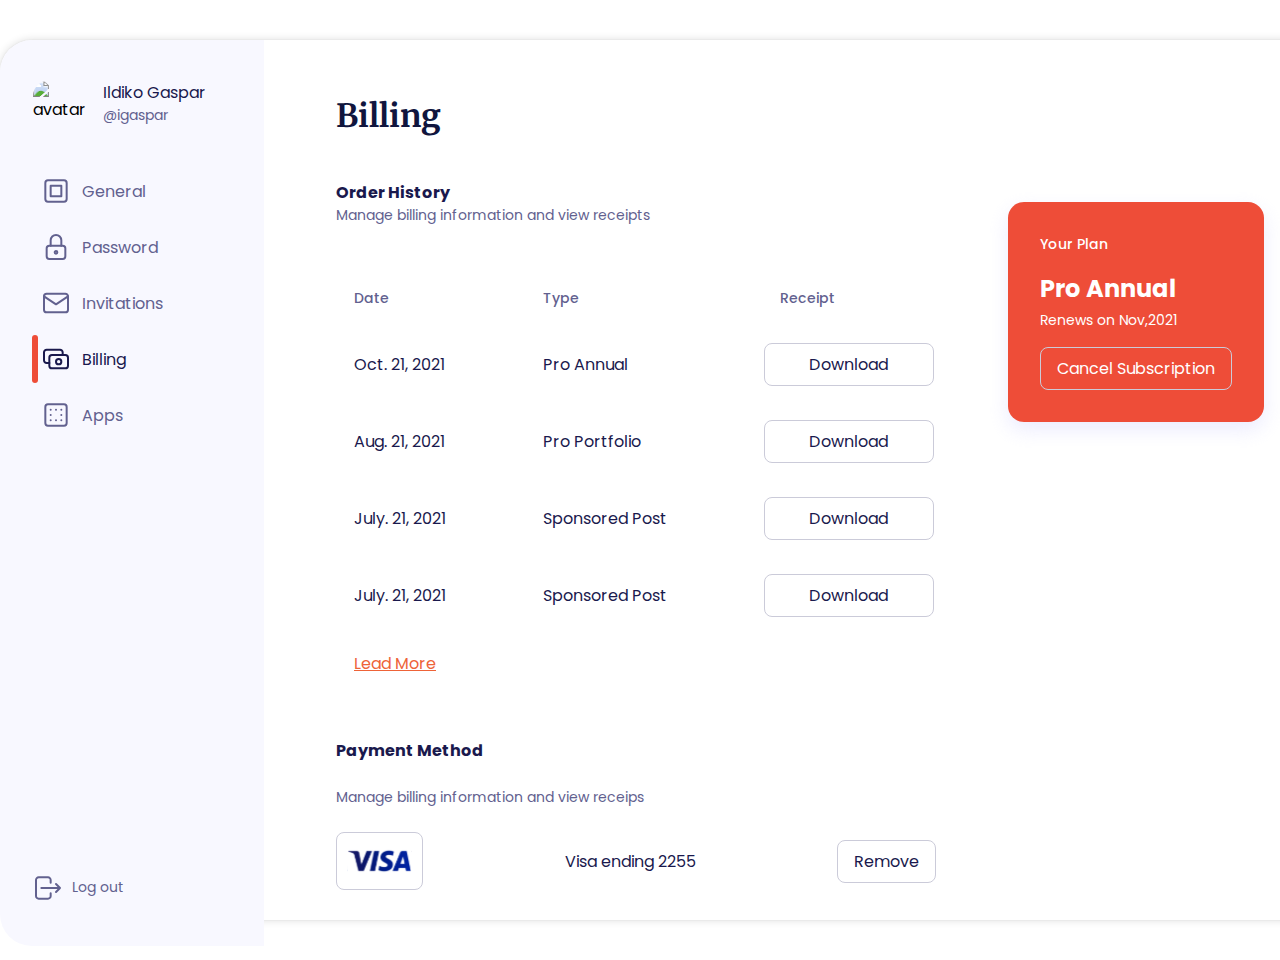
==== billing.html @ dbfb9edf "billing" ====
<!DOCTYPE html>
<html lang="en">
  <head>
    <meta charset="UTF-8" />
    <meta http-equiv="X-UA-Compatible" content="IE=edge" />
    <meta name="viewport" content="width=device-width, initial-scale=1.0" />
    <title>Document</title>
    <link rel="stylesheet" href="./assets/css/index.css" />
  </head>
  <body>
    <div class="dashboard-layout">
      <header>
        <nav class="dashboard-nav">
          <div class="profile">
            <img
              src="https://api.dicebear.com/6.x/avataaars/svg?seed=Coco"
              alt="avatar"
              class="profile-avatar"
            />
            <div class="profile-details">
              <p class="profile-fullName">Ildiko Gaspar</p>
              <p class="profile-tag">@igaspar</p>
            </div>
          </div>
          <ul class="nav-list">
            <li class="nav-item">
              <svg
                width="32"
                height="32"
                viewBox="0 0 32 32"
                fill="none"
                xmlns="http://www.w3.org/2000/svg"
              >
                <g clip-path="url(#clip0_3_125)">
                  <path
                    d="M10.6667 10.6667H21.3333V21.3333H10.6667V10.6667Z"
                    stroke="currentColor"
                    stroke-width="2"
                    stroke-linecap="round"
                    stroke-linejoin="round"
                  />
                  <path
                    d="M24 5.33333H7.99999C6.52724 5.33333 5.33333 6.52724 5.33333 8V24C5.33333 25.4728 6.52724 26.6667 7.99999 26.6667H24C25.4728 26.6667 26.6667 25.4728 26.6667 24V8C26.6667 6.52724 25.4728 5.33333 24 5.33333Z"
                    stroke="currentColor"
                    stroke-width="2"
                    stroke-linecap="round"
                    stroke-linejoin="round"
                  />
                </g>
                <defs>
                  <clipPath id="clip0_3_125">
                    <rect width="32" height="32" fill="currentColor" />
                  </clipPath>
                </defs>
              </svg>

              General
            </li>
            <li class="nav-item">
              <svg
                width="32"
                height="32"
                viewBox="0 0 32 32"
                fill="none"
                xmlns="http://www.w3.org/2000/svg"
              >
                <g clip-path="url(#clip0_3_109)">
                  <path
                    d="M22.6667 14.6667H9.33334C7.86058 14.6667 6.66667 15.8606 6.66667 17.3333V25.3333C6.66667 26.8061 7.86058 28 9.33334 28H22.6667C24.1394 28 25.3333 26.8061 25.3333 25.3333V17.3333C25.3333 15.8606 24.1394 14.6667 22.6667 14.6667Z"
                    stroke="currentColor"
                    stroke-width="2"
                    stroke-linecap="round"
                    stroke-linejoin="round"
                  />
                  <path
                    d="M16 22.6667C16.7364 22.6667 17.3333 22.0697 17.3333 21.3333C17.3333 20.597 16.7364 20 16 20C15.2636 20 14.6667 20.597 14.6667 21.3333C14.6667 22.0697 15.2636 22.6667 16 22.6667Z"
                    stroke="currentColor"
                    stroke-width="2"
                    stroke-linecap="round"
                    stroke-linejoin="round"
                  />
                  <path
                    d="M10.6667 14.6667V9.33333C10.6667 7.91885 11.2286 6.56229 12.2288 5.5621C13.229 4.5619 14.5855 4 16 4C17.4145 4 18.771 4.5619 19.7712 5.5621C20.7714 6.56229 21.3333 7.91885 21.3333 9.33333V14.6667"
                    stroke="currentColor"
                    stroke-width="2"
                    stroke-linecap="round"
                    stroke-linejoin="round"
                  />
                </g>
                <defs>
                  <clipPath id="clip0_3_109">
                    <rect width="32" height="32" fill="currentColor" />
                  </clipPath>
                </defs>
              </svg>

              Password
            </li>
            <li class="nav-item">
              <svg
                width="32"
                height="32"
                viewBox="0 0 32 32"
                fill="none"
                xmlns="http://www.w3.org/2000/svg"
              >
                <g clip-path="url(#clip0_3_105)">
                  <path
                    d="M25.3333 6.66666H6.66667C5.19391 6.66666 4 7.86057 4 9.33333V22.6667C4 24.1394 5.19391 25.3333 6.66667 25.3333H25.3333C26.8061 25.3333 28 24.1394 28 22.6667V9.33333C28 7.86057 26.8061 6.66666 25.3333 6.66666Z"
                    stroke="currentColor"
                    stroke-width="2"
                    stroke-linecap="round"
                    stroke-linejoin="round"
                  />
                  <path
                    d="M4 9.33334L16 17.3333L28 9.33334"
                    stroke="currentColor"
                    stroke-width="2"
                    stroke-linecap="round"
                    stroke-linejoin="round"
                  />
                </g>
                <defs>
                  <clipPath id="clip0_3_105">
                    <rect width="32" height="32" fill="currentColor" />
                  </clipPath>
                </defs>
              </svg>

              Invitations
            </li>
            <li class="nav-item -active">
              <svg
                width="32"
                height="32"
                viewBox="0 0 32 32"
                fill="none"
                xmlns="http://www.w3.org/2000/svg"
              >
                <g clip-path="url(#clip0_3_120)">
                  <path
                    d="M25.3333 12H12C10.5272 12 9.33333 13.1939 9.33333 14.6667V22.6667C9.33333 24.1394 10.5272 25.3333 12 25.3333H25.3333C26.8061 25.3333 28 24.1394 28 22.6667V14.6667C28 13.1939 26.8061 12 25.3333 12Z"
                    stroke="currentColor"
                    stroke-width="2"
                    stroke-linecap="round"
                    stroke-linejoin="round"
                  />
                  <path
                    d="M18.6667 21.3333C20.1394 21.3333 21.3333 20.1394 21.3333 18.6667C21.3333 17.1939 20.1394 16 18.6667 16C17.1939 16 16 17.1939 16 18.6667C16 20.1394 17.1939 21.3333 18.6667 21.3333Z"
                    stroke="currentColor"
                    stroke-width="2"
                    stroke-linecap="round"
                    stroke-linejoin="round"
                  />
                  <path
                    d="M22.6667 12V9.33334C22.6667 8.62609 22.3857 7.94782 21.8856 7.44772C21.3855 6.94762 20.7072 6.66667 20 6.66667H6.66667C5.95942 6.66667 5.28115 6.94762 4.78105 7.44772C4.28095 7.94782 4 8.62609 4 9.33334V17.3333C4 18.0406 4.28095 18.7189 4.78105 19.219C5.28115 19.7191 5.95942 20 6.66667 20H9.33333"
                    stroke="currentColor"
                    stroke-width="2"
                    stroke-linecap="round"
                    stroke-linejoin="round"
                  />
                </g>
                <defs>
                  <clipPath id="clip0_3_120">
                    <rect width="32" height="32" fill="currentColor" />
                  </clipPath>
                </defs>
              </svg>

              Billing
            </li>
            <li class="nav-item">
              <svg
                width="32"
                height="32"
                viewBox="0 0 32 32"
                fill="none"
                xmlns="http://www.w3.org/2000/svg"
              >
                <g clip-path="url(#clip0_3_91)">
                  <path
                    d="M24 5.33333H7.99999C6.52724 5.33333 5.33333 6.52724 5.33333 7.99999V24C5.33333 25.4728 6.52724 26.6667 7.99999 26.6667H24C25.4728 26.6667 26.6667 25.4728 26.6667 24V7.99999C26.6667 6.52724 25.4728 5.33333 24 5.33333Z"
                    stroke="currentColor"
                    stroke-width="2"
                    stroke-linecap="round"
                    stroke-linejoin="round"
                  />
                  <path
                    d="M10.6667 21.3333V21.3467"
                    stroke="currentColor"
                    stroke-width="2"
                    stroke-linecap="round"
                    stroke-linejoin="round"
                  />
                  <path
                    d="M10.6667 16V16.0133"
                    stroke="currentColor"
                    stroke-width="2"
                    stroke-linecap="round"
                    stroke-linejoin="round"
                  />
                  <path
                    d="M10.6667 10.6667V10.68"
                    stroke="currentColor"
                    stroke-width="2"
                    stroke-linecap="round"
                    stroke-linejoin="round"
                  />
                  <path
                    d="M21.3333 21.3333V21.3467"
                    stroke="currentColor"
                    stroke-width="2"
                    stroke-linecap="round"
                    stroke-linejoin="round"
                  />
                  <path
                    d="M21.3333 16V16.0133"
                    stroke="currentColor"
                    stroke-width="2"
                    stroke-linecap="round"
                    stroke-linejoin="round"
                  />
                  <path
                    d="M21.3333 10.6667V10.68"
                    stroke="currentColor"
                    stroke-width="2"
                    stroke-linecap="round"
                    stroke-linejoin="round"
                  />
                  <path
                    d="M16 10.6667V10.68"
                    stroke="currentColor"
                    stroke-width="2"
                    stroke-linecap="round"
                    stroke-linejoin="round"
                  />
                  <path
                    d="M16 21.3333V21.3467"
                    stroke="currentColor"
                    stroke-width="2"
                    stroke-linecap="round"
                    stroke-linejoin="round"
                  />
                </g>
                <defs>
                  <clipPath id="clip0_3_91">
                    <rect width="32" height="32" fill="currentColor" />
                  </clipPath>
                </defs>
              </svg>

              Apps
            </li>
          </ul>
          <button class="button -borderless">
            <svg
              width="32"
              height="32"
              viewBox="0 0 32 32"
              fill="none"
              xmlns="http://www.w3.org/2000/svg"
            >
              <g clip-path="url(#clip0_3_145)">
                <path
                  d="M18.6667 10.6666V7.99998C18.6667 7.29274 18.3857 6.61446 17.8856 6.11436C17.3855 5.61426 16.7072 5.33331 16 5.33331H6.66667C5.95942 5.33331 5.28115 5.61426 4.78105 6.11436C4.28095 6.61446 4 7.29274 4 7.99998V24C4 24.7072 4.28095 25.3855 4.78105 25.8856C5.28115 26.3857 5.95942 26.6666 6.66667 26.6666H16C16.7072 26.6666 17.3855 26.3857 17.8856 25.8856C18.3857 25.3855 18.6667 24.7072 18.6667 24V21.3333"
                  stroke="currentColor"
                  stroke-width="2"
                  stroke-linecap="round"
                  stroke-linejoin="round"
                />
                <path
                  d="M9.33334 16H28M28 16L24 12M28 16L24 20"
                  stroke="currentColor"
                  stroke-width="2"
                  stroke-linecap="round"
                  stroke-linejoin="round"
                />
              </g>
              <defs>
                <clipPath id="clip0_3_145">
                  <rect width="32" height="32" fill="currentColor" />
                </clipPath>
              </defs>
            </svg>

            Log out
          </button>
        </nav>
      </header>
      <main class="billing">
        <p class="title">Billing</p>
        <div class="billing-information">
          <p class="subtitle">Order History</p>
          <p class="subtitle-description">
            Manage billing information and view receipts
          </p>
        </div>
        <table class="billing-table">
          <thead>
            <tr>
              <th class="billing-title">Date</th>
              <th class="billing-title">Type</th>
              <th class="billing-title">Receipt</th>
            </tr>
          </thead>
          <tbody>
            <tr class="billing-table__row">
              <td class="billing-item">Oct. 21, 2021</td>
              <td class="billing-item">Pro Annual</td>
              <td class="billing-item -bordered">Download</td>
            </tr>
            <tr class="billing-table__row">
              <td class="billing-item">Aug. 21, 2021</td>
              <td class="billing-item">Pro Portfolio</td>
              <td class="billing-item -bordered">Download</td>
            </tr>
            <tr class="billing-table__row">
              <td class="billing-item">July. 21, 2021</td>
              <td class="billing-item">Sponsored Post</td>
              <td class="billing-item -bordered">Download</td>
            </tr>
            <tr class="billing-table__row">
              <td class="billing-item">July. 21, 2021</td>
              <td class="billing-item">Sponsored Post</td>
              <td class="billing-item -bordered">Download</td>
            </tr>
            <tr class="billing-table__row">
              <td class="billing-item -flamingo">Lead More</td>
            </tr>
          </tbody>
        </table>
        <div class="payment">
          <p class="subtitle">Payment Method</p>
          <p class="subtitle-description">
            Manage billing information and view receips
          </p>
          <ul class="credit-list">
            <li class="credit-item">
              <svg
                class="credit-type"
                width="87"
                height="58"
                viewBox="0 0 67 38"
                fill="none"
                xmlns="http://www.w3.org/2000/svg"
                xmlns:xlink="http://www.w3.org/1999/xlink"
              >
                <rect width="67" height="38" fill="url(#pattern0)" />
                <defs>
                  <pattern
                    id="pattern0"
                    patternContentUnits="objectBoundingBox"
                    width="1"
                    height="1"
                  >
                    <use
                      xlink:href="#image0_3_230"
                      transform="matrix(0.000262576 0 0 0.000462963 -0.00414594 0)"
                    />
                  </pattern>
                  <image
                    id="image0_3_230"
                    width="3840"
                    height="2160"
                    xlink:href="[data-uri]"
                  />
                </defs>
              </svg>
              <p class="card-detail">Visa ending 2255</p>
              <button class="button -white">Remove</button>
            </li>
          </ul>
        </div>
        <div class="subscription">
          <p class="subscription-title">Your Plan</p>
          <p class="subscription-type">Pro Annual</p>
          <p class="subscription-date">Renews on Nov,2021</p>
          <button class="button -flamingo">Cancel Subscription</button>
        </div>
      </main>
    </div>
  </body>
</html>
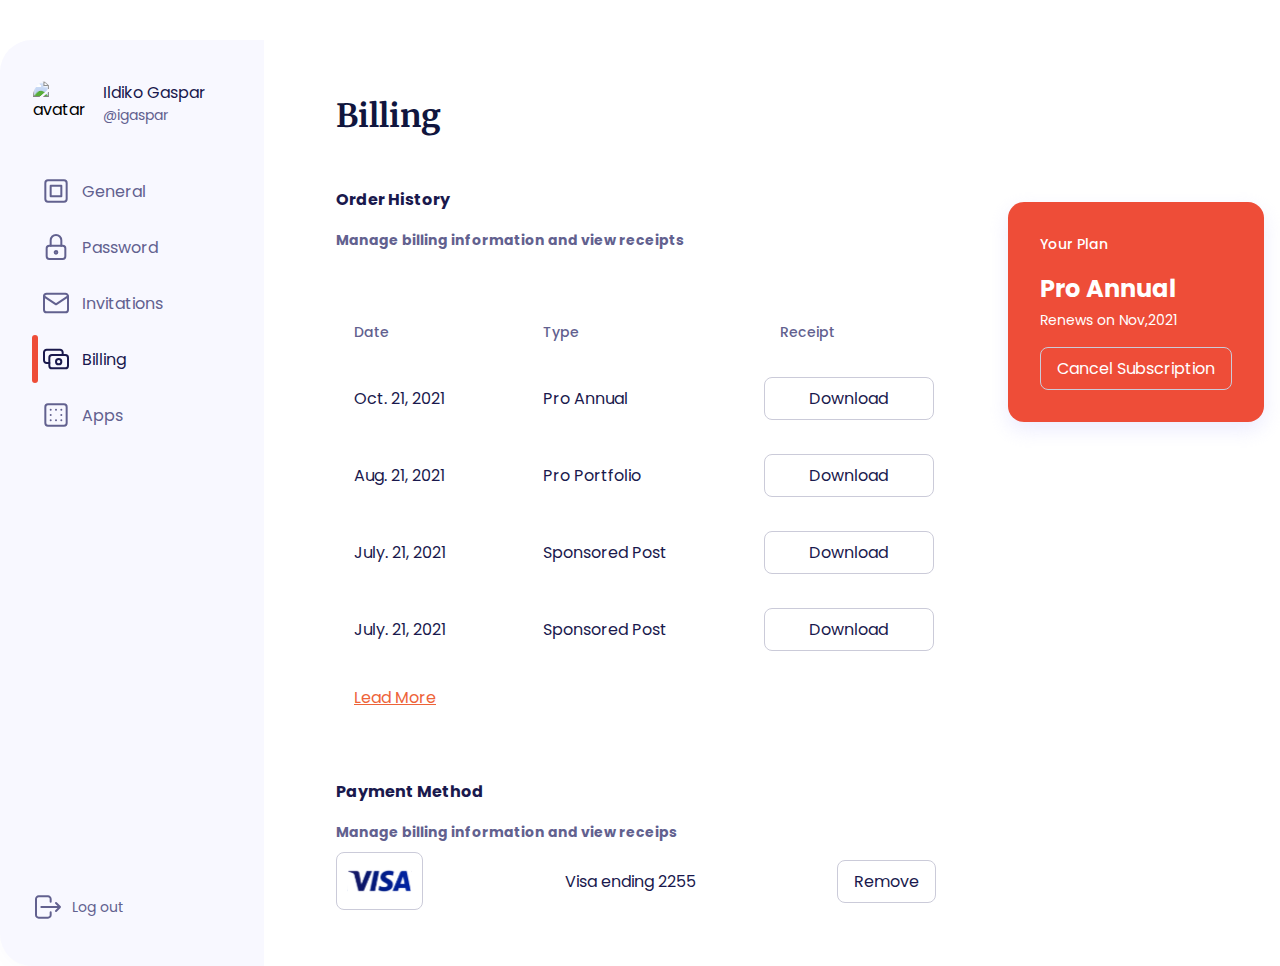
==== commit 773c61e4: "fixings" ====
--- a/billing.html
+++ b/billing.html
@@ -15,15 +15,15 @@
             <img
               src="https://api.dicebear.com/6.x/avataaars/svg?seed=Coco"
               alt="avatar"
-              class="profile-avatar"
+              class="profile__avatar"
             />
-            <div class="profile-details">
-              <p class="profile-fullName">Ildiko Gaspar</p>
-              <p class="profile-tag">@igaspar</p>
+            <div class="profile__details">
+              <p class="profile__fullName">Ildiko Gaspar</p>
+              <p class="profile__tag">@igaspar</p>
             </div>
           </div>
           <ul class="nav-list">
-            <li class="nav-item">
+            <li class="nav__item">
               <svg
                 width="32"
                 height="32"
@@ -56,7 +56,7 @@
 
               General
             </li>
-            <li class="nav-item">
+            <li class="nav__item">
               <svg
                 width="32"
                 height="32"
@@ -96,7 +96,7 @@
 
               Password
             </li>
-            <li class="nav-item">
+            <li class="nav__item">
               <svg
                 width="32"
                 height="32"
@@ -129,7 +129,7 @@
 
               Invitations
             </li>
-            <li class="nav-item -active">
+            <li class="nav__item -active">
               <svg
                 width="32"
                 height="32"
@@ -169,7 +169,7 @@
 
               Billing
             </li>
-            <li class="nav-item">
+            <li class="nav__item">
               <svg
                 width="32"
                 height="32"
@@ -290,54 +290,54 @@
       <main class="billing">
         <p class="title">Billing</p>
         <div class="billing-information">
-          <p class="subtitle">Order History</p>
-          <p class="subtitle-description">
+          <p class="title -sub">Order History</p>
+          <p class="title -sub -description">
             Manage billing information and view receipts
           </p>
         </div>
         <table class="billing-table">
           <thead>
             <tr>
-              <th class="billing-title">Date</th>
-              <th class="billing-title">Type</th>
-              <th class="billing-title">Receipt</th>
+              <th class="billing__title">Date</th>
+              <th class="billing__title">Type</th>
+              <th class="billing__title">Receipt</th>
             </tr>
           </thead>
           <tbody>
             <tr class="billing-table__row">
-              <td class="billing-item">Oct. 21, 2021</td>
-              <td class="billing-item">Pro Annual</td>
-              <td class="billing-item -bordered">Download</td>
-            </tr>
-            <tr class="billing-table__row">
-              <td class="billing-item">Aug. 21, 2021</td>
-              <td class="billing-item">Pro Portfolio</td>
-              <td class="billing-item -bordered">Download</td>
-            </tr>
-            <tr class="billing-table__row">
-              <td class="billing-item">July. 21, 2021</td>
-              <td class="billing-item">Sponsored Post</td>
-              <td class="billing-item -bordered">Download</td>
-            </tr>
-            <tr class="billing-table__row">
-              <td class="billing-item">July. 21, 2021</td>
-              <td class="billing-item">Sponsored Post</td>
-              <td class="billing-item -bordered">Download</td>
-            </tr>
-            <tr class="billing-table__row">
-              <td class="billing-item -flamingo">Lead More</td>
+              <td class="billing__item">Oct. 21, 2021</td>
+              <td class="billing__item">Pro Annual</td>
+              <td class="billing__item -bordered">Download</td>
+            </tr>
+            <tr class="billing-table__row">
+              <td class="billing__item">Aug. 21, 2021</td>
+              <td class="billing__item">Pro Portfolio</td>
+              <td class="billing__item -bordered">Download</td>
+            </tr>
+            <tr class="billing-table__row">
+              <td class="billing__item">July. 21, 2021</td>
+              <td class="billing__item">Sponsored Post</td>
+              <td class="billing__item -bordered">Download</td>
+            </tr>
+            <tr class="billing-table__row">
+              <td class="billing__item">July. 21, 2021</td>
+              <td class="billing__item">Sponsored Post</td>
+              <td class="billing__item -bordered">Download</td>
+            </tr>
+            <tr class="billing-table__row">
+              <td class="billing__item -flamingo">Lead More</td>
             </tr>
           </tbody>
         </table>
         <div class="payment">
-          <p class="subtitle">Payment Method</p>
-          <p class="subtitle-description">
+          <p class="title -sub">Payment Method</p>
+          <p class="title -sub -description">
             Manage billing information and view receips
           </p>
           <ul class="credit-list">
-            <li class="credit-item">
-              <svg
-                class="credit-type"
+            <li class="credit__item">
+              <svg
+                class="credit__type"
                 width="87"
                 height="58"
                 viewBox="0 0 67 38"
@@ -366,15 +366,15 @@
                   />
                 </defs>
               </svg>
-              <p class="card-detail">Visa ending 2255</p>
+              <p class="credit__detail">Visa ending 2255</p>
               <button class="button -white">Remove</button>
             </li>
           </ul>
         </div>
         <div class="subscription">
-          <p class="subscription-title">Your Plan</p>
-          <p class="subscription-type">Pro Annual</p>
-          <p class="subscription-date">Renews on Nov,2021</p>
+          <p class="subscription__title">Your Plan</p>
+          <p class="subscription__type">Pro Annual</p>
+          <p class="subscription__date">Renews on Nov,2021</p>
           <button class="button -flamingo">Cancel Subscription</button>
         </div>
       </main>
--- a/assets/css/index.css
+++ b/assets/css/index.css
@@ -127,13 +127,13 @@
   font-weight: 700;
   line-height: 40px;
 }
-
-.subtitle {
+.title.-sub {
+  font-family: "Poppins", sans-serif;
   font-size: 16px;
   font-weight: 700;
   color: #1a194d;
 }
-.subtitle-description {
+.title.-sub.-description {
   font-size: 14px;
   color: #62618f;
 }
@@ -161,7 +161,7 @@
   justify-content: center;
   gap: 8px;
 }
-.dashboard-nav .nav-item {
+.dashboard-nav .nav__item {
   display: flex;
   flex-direction: row;
   gap: 10px;
@@ -172,10 +172,10 @@
   cursor: pointer;
   position: relative;
 }
-.dashboard-nav .nav-item.-active {
-  color: #1a194d;
-}
-.dashboard-nav .nav-item.-active::before {
+.dashboard-nav .nav__item.-active {
+  color: #1a194d;
+}
+.dashboard-nav .nav__item.-active::before {
   content: "";
   position: absolute;
   left: 0;
@@ -187,7 +187,7 @@
   transform: translateX(0);
   z-index: 0;
 }
-.dashboard-nav .nav-item::before {
+.dashboard-nav .nav__item::before {
   content: "";
   position: absolute;
   left: 0;
@@ -200,11 +200,11 @@
   transform: translateX(-300%);
   z-index: -1;
 }
-.dashboard-nav .nav-item:hover {
+.dashboard-nav .nav__item:hover {
   color: #1a194d;
   transition: all 0.3s;
 }
-.dashboard-nav .nav-item:hover::before {
+.dashboard-nav .nav__item:hover::before {
   transform: translateX(0);
   z-index: 1;
 }
@@ -235,17 +235,17 @@
   gap: 16px;
   cursor: pointer;
 }
-.profile-avatar {
+.profile__avatar {
   width: 55px;
   height: 55px;
   border-radius: 16px;
   padding: 1px;
 }
-.profile-fullName {
-  font-size: 16px;
-  color: #1a194d;
-}
-.profile-tag {
+.profile__fullName {
+  font-size: 16px;
+  color: #1a194d;
+}
+.profile__tag {
   font-size: 14px;
   color: #62618f;
 }
@@ -258,6 +258,7 @@
   justify-content: baseline;
   padding: 56px 72px;
   position: relative;
+  background-color: white;
 }
 .billing-table {
   width: 600px;
@@ -272,20 +273,20 @@
 .billing-table__row:last-child:hover {
   box-shadow: none;
 }
-.billing-title {
+.billing__title {
   text-align: left;
   font-size: 14px;
   font-weight: 500;
   color: #62618f;
   padding: 16px;
 }
-.billing-item {
+.billing__item {
   color: #1a194d;
   font-size: 16px;
   padding: 16px;
   vertical-align: middle;
 }
-.billing-item.-bordered {
+.billing__item.-bordered {
   display: flex;
   flex-direction: row;
   gap: 0px;
@@ -297,10 +298,10 @@
   cursor: pointer;
   margin: 16px 0px;
 }
-.billing-item.-bordered:hover {
+.billing__item.-bordered:hover {
   box-shadow: 0px 8px 19px rgba(223, 223, 253, 0.6);
 }
-.billing-item.-flamingo {
+.billing__item.-flamingo {
   color: #ee6338;
   text-decoration: underline;
   cursor: pointer;
@@ -308,24 +309,27 @@
 .billing .payment {
   display: flex;
   flex-direction: column;
+  gap: 0px;
+  align-items: baseline;
+  justify-content: center;
+  width: 600px;
+}
+.billing .payment .credit {
+  margin-top: 24px;
+}
+.billing .payment .credit-list {
+  display: flex;
+  flex-direction: column;
   gap: 24px;
   align-items: baseline;
   justify-content: center;
-  width: 600px;
-}
-.billing .payment .credit-list {
-  display: flex;
-  flex-direction: column;
-  gap: 24px;
-  align-items: baseline;
-  justify-content: center;
-}
-.billing .payment .credit-type {
+}
+.billing .payment .credit__type {
   border: 1px solid #CBCBD9;
   border-radius: 8px;
   padding: 10px;
 }
-.billing .payment .credit-item {
+.billing .payment .credit__item {
   display: flex;
   flex-direction: row;
   gap: 24px;
@@ -333,7 +337,7 @@
   justify-content: space-between;
   width: 600px;
 }
-.billing .payment .credit-item .card-detail {
+.billing .payment .credit__detail {
   color: #1a194d;
 }
 .billing .subscription {
@@ -346,17 +350,17 @@
   border-radius: 16px;
   box-shadow: 0px 8px 19px rgba(223, 223, 253, 0.6);
 }
-.billing .subscription-title {
+.billing .subscription__title {
   font-size: 14px;
   font-weight: 500;
   margin-bottom: 16px;
 }
-.billing .subscription-type {
+.billing .subscription__type {
   font-size: 24px;
   font-weight: 700;
   margin-bottom: 4px;
 }
-.billing .subscription-date {
+.billing .subscription__date {
   font-size: 14px;
   margin-bottom: 16px;
 }
@@ -384,7 +388,7 @@
   width: 1320px;
   height: 880px;
   grid-template-columns: repeat(5, minmax(0, 1fr));
-  box-shadow: 0 0px 0.5px rgba(0, 0, 0, 0.057), 0 0px 1.8px rgba(0, 0, 0, 0.083), 0 0px 8px rgba(0, 0, 0, 0.14);
+  box-shadow: 0px 49px 32px -19px rgba(56, 56, 150, 0.15);
   border-radius: 32px;
   margin: 40px auto;
 }
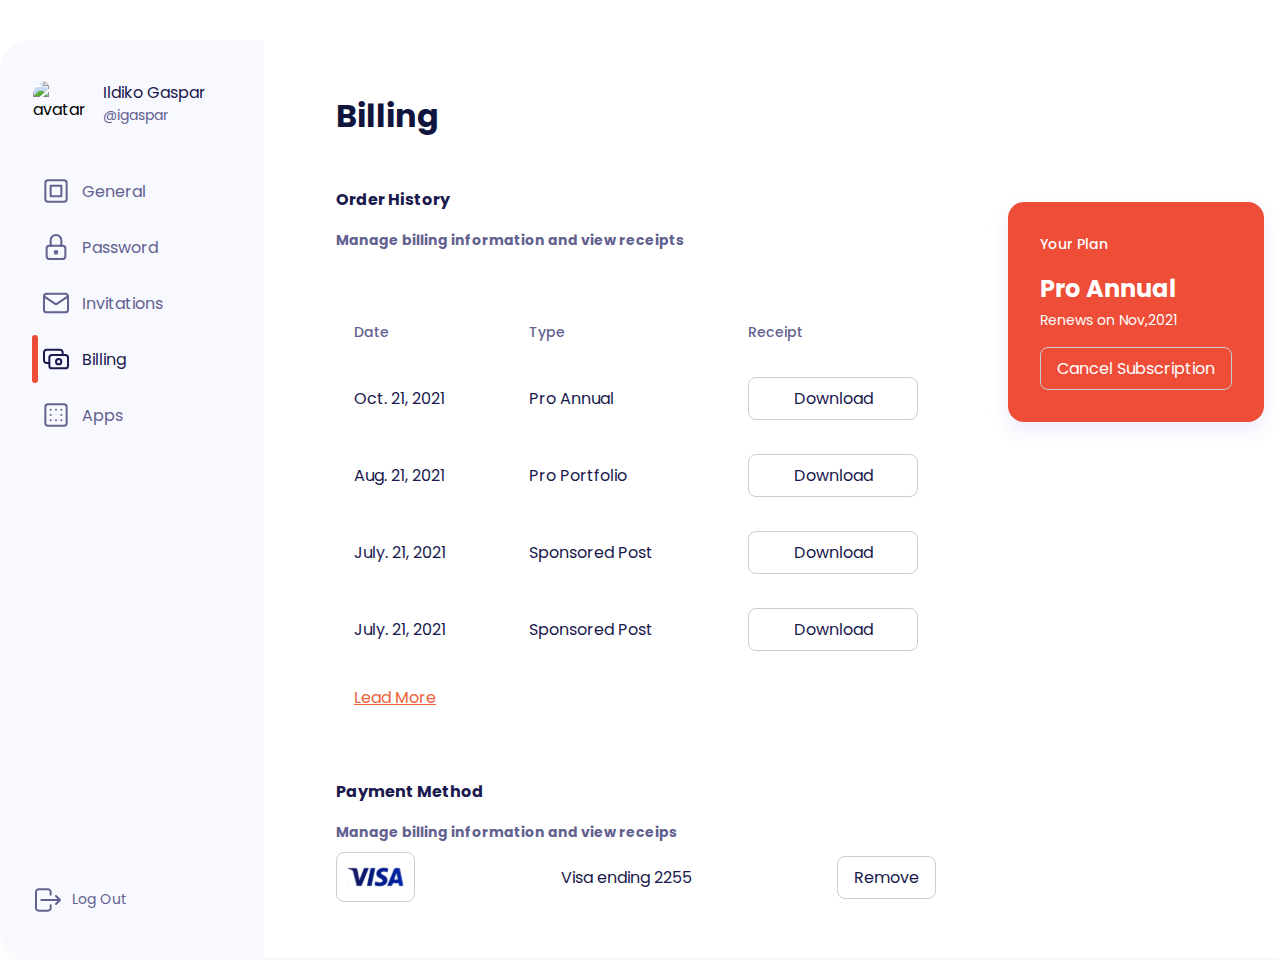
==== commit 9f97a821: "fixing" ====
--- a/billing.html
+++ b/billing.html
@@ -4,7 +4,7 @@
     <meta charset="UTF-8" />
     <meta http-equiv="X-UA-Compatible" content="IE=edge" />
     <meta name="viewport" content="width=device-width, initial-scale=1.0" />
-    <title>Document</title>
+    <title>Billing 💰</title>
     <link rel="stylesheet" href="./assets/css/index.css" />
   </head>
   <body>
@@ -288,7 +288,7 @@
         </nav>
       </header>
       <main class="billing">
-        <p class="title">Billing</p>
+        <h1 class="title">Billing</h1>
         <div class="billing-information">
           <p class="title -sub">Order History</p>
           <p class="title -sub -description">
@@ -338,8 +338,8 @@
             <li class="credit__item">
               <svg
                 class="credit__type"
-                width="87"
-                height="58"
+                width="79"
+                height="50"
                 viewBox="0 0 67 38"
                 fill="none"
                 xmlns="http://www.w3.org/2000/svg"
--- a/assets/css/index.css
+++ b/assets/css/index.css
@@ -122,13 +122,11 @@
 
 .title {
   font-size: 32px;
-  font-family: "Merriweather", serif;
   color: #10153e;
   font-weight: 700;
   line-height: 40px;
 }
 .title.-sub {
-  font-family: "Poppins", sans-serif;
   font-size: 16px;
   font-weight: 700;
   color: #1a194d;
@@ -259,6 +257,7 @@
   padding: 56px 72px;
   position: relative;
   background-color: white;
+  border-radius: 0px 32px 32px 0px;
 }
 .billing-table {
   width: 600px;
@@ -296,7 +295,7 @@
   border-radius: 8px;
   padding: 8px 16px;
   cursor: pointer;
-  margin: 16px 0px;
+  margin: 16px;
 }
 .billing__item.-bordered:hover {
   box-shadow: 0px 8px 19px rgba(223, 223, 253, 0.6);
@@ -327,7 +326,7 @@
 .billing .payment .credit__type {
   border: 1px solid #CBCBD9;
   border-radius: 8px;
-  padding: 10px;
+  padding: 8px;
 }
 .billing .payment .credit__item {
   display: flex;
@@ -376,6 +375,7 @@
   border-radius: 8px;
   border: 1px solid #CBCBD9;
   border-radius: 8px;
+  text-transform: capitalize;
   font-family: "Poppins", sans-serif;
   cursor: pointer;
 }
